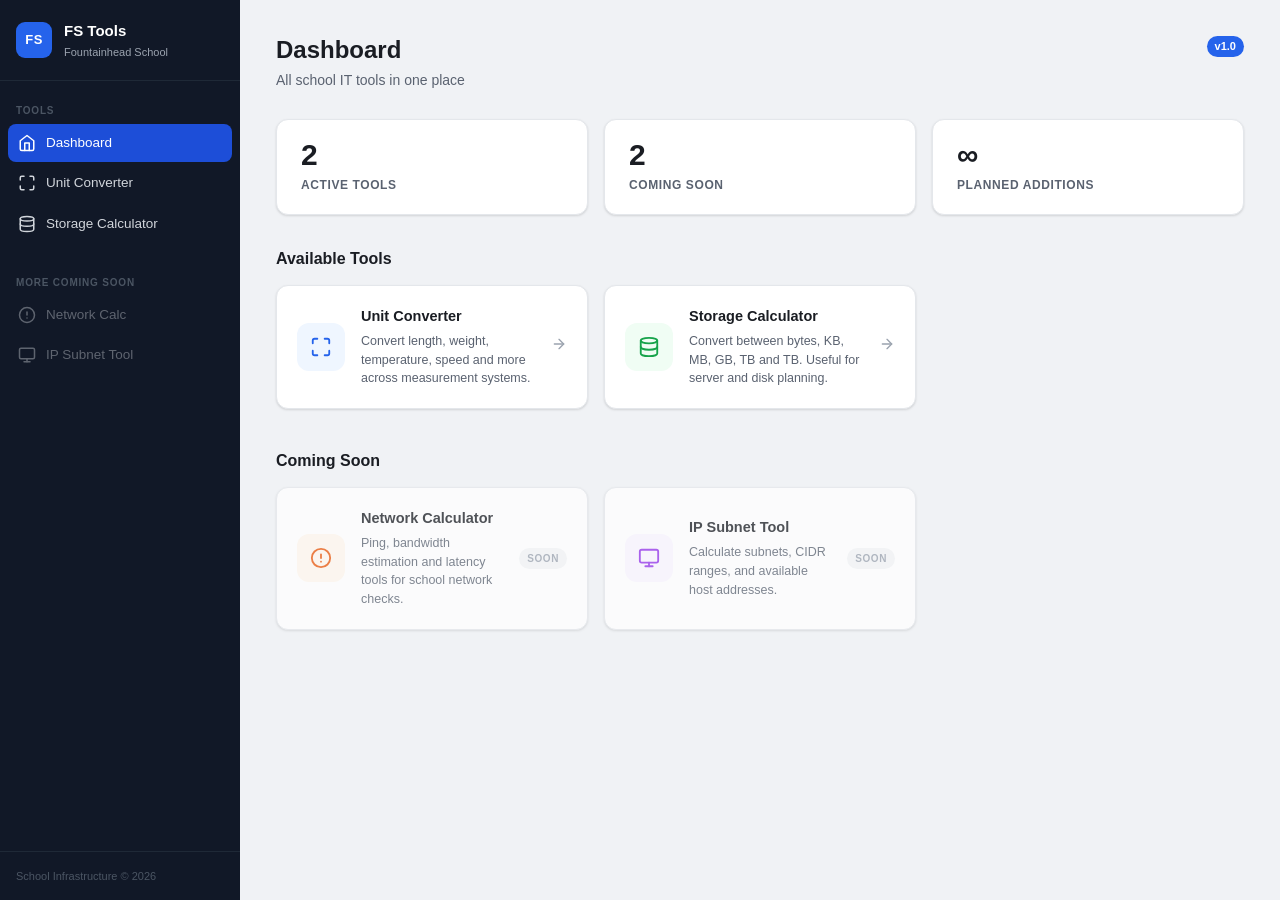
==== index.html @ 697cb712 ". ." ====
<!DOCTYPE html>
<html lang="en">
<head>
  <meta charset="UTF-8" />
  <meta name="viewport" content="width=device-width, initial-scale=1.0" />
  <title>FS Tools — Fountainhead School</title>
  <link rel="stylesheet" href="css/style.css" />
</head>
<body>

  <!-- Sidebar -->
  <aside class="sidebar">
    <div class="sidebar-header">
      <div class="logo-mark">FS</div>
      <div>
        <div class="brand-name">FS Tools</div>
        <div class="brand-sub">Fountainhead School</div>
      </div>
    </div>

    <nav class="sidebar-nav">
      <span class="nav-label">Tools</span>
      <a href="index.html" class="nav-item active">
        <svg viewBox="0 0 24 24"><path d="M3 9l9-7 9 7v11a2 2 0 0 1-2 2H5a2 2 0 0 1-2-2z"/><polyline points="9 22 9 12 15 12 15 22"/></svg>
        Dashboard
      </a>
      <a href="tools/unit-converter.html" class="nav-item">
        <svg viewBox="0 0 24 24"><path d="M8 3H5a2 2 0 0 0-2 2v3m18 0V5a2 2 0 0 0-2-2h-3m0 18h3a2 2 0 0 0 2-2v-3M3 16v3a2 2 0 0 0 2 2h3"/></svg>
        Unit Converter
      </a>
      <a href="tools/storage-calculator.html" class="nav-item">
        <svg viewBox="0 0 24 24"><ellipse cx="12" cy="5" rx="9" ry="3"/><path d="M21 12c0 1.66-4 3-9 3s-9-1.34-9-3"/><path d="M3 5v14c0 1.66 4 3 9 3s9-1.34 9-3V5"/></svg>
        Storage Calculator
      </a>

      <span class="nav-label" style="margin-top:1.5rem">More coming soon</span>
      <div class="nav-item disabled">
        <svg viewBox="0 0 24 24"><circle cx="12" cy="12" r="10"/><line x1="12" y1="8" x2="12" y2="12"/><line x1="12" y1="16" x2="12.01" y2="16"/></svg>
        Network Calc
      </div>
      <div class="nav-item disabled">
        <svg viewBox="0 0 24 24"><rect x="2" y="3" width="20" height="14" rx="2"/><line x1="8" y1="21" x2="16" y2="21"/><line x1="12" y1="17" x2="12" y2="21"/></svg>
        IP Subnet Tool
      </div>
    </nav>

    <div class="sidebar-footer">
      School Infrastructure &copy; 2026
    </div>
  </aside>

  <!-- Main content -->
  <main class="main">
    <header class="topbar">
      <div>
        <h1 class="page-title">Dashboard</h1>
        <p class="page-sub">All school IT tools in one place</p>
      </div>
      <div class="topbar-right">
        <span class="badge">v1.0</span>
      </div>
    </header>

    <!-- Stats row -->
    <div class="stats-row">
      <div class="stat-card">
        <div class="stat-value">2</div>
        <div class="stat-label">Active Tools</div>
      </div>
      <div class="stat-card">
        <div class="stat-value">2</div>
        <div class="stat-label">Coming Soon</div>
      </div>
      <div class="stat-card">
        <div class="stat-value">∞</div>
        <div class="stat-label">Planned Additions</div>
      </div>
    </div>

    <!-- Tool cards -->
    <section>
      <h2 class="section-title">Available Tools</h2>
      <div class="tools-grid">

        <a href="tools/unit-converter.html" class="tool-card">
          <div class="tool-icon blue">
            <svg viewBox="0 0 24 24"><path d="M8 3H5a2 2 0 0 0-2 2v3m18 0V5a2 2 0 0 0-2-2h-3m0 18h3a2 2 0 0 0 2-2v-3M3 16v3a2 2 0 0 0 2 2h3"/></svg>
          </div>
          <div class="tool-info">
            <div class="tool-name">Unit Converter</div>
            <div class="tool-desc">Convert length, weight, temperature, speed and more across measurement systems.</div>
          </div>
          <div class="tool-arrow">
            <svg viewBox="0 0 24 24"><line x1="5" y1="12" x2="19" y2="12"/><polyline points="12 5 19 12 12 19"/></svg>
          </div>
        </a>

        <a href="tools/storage-calculator.html" class="tool-card">
          <div class="tool-icon green">
            <svg viewBox="0 0 24 24"><ellipse cx="12" cy="5" rx="9" ry="3"/><path d="M21 12c0 1.66-4 3-9 3s-9-1.34-9-3"/><path d="M3 5v14c0 1.66 4 3 9 3s9-1.34 9-3V5"/></svg>
          </div>
          <div class="tool-info">
            <div class="tool-name">Storage Calculator</div>
            <div class="tool-desc">Convert between bytes, KB, MB, GB, TB and TB. Useful for server and disk planning.</div>
          </div>
          <div class="tool-arrow">
            <svg viewBox="0 0 24 24"><line x1="5" y1="12" x2="19" y2="12"/><polyline points="12 5 19 12 12 19"/></svg>
          </div>
        </a>

      </div>
    </section>

    <!-- Upcoming tools -->
    <section style="margin-top:2.5rem">
      <h2 class="section-title">Coming Soon</h2>
      <div class="tools-grid">

        <div class="tool-card upcoming">
          <div class="tool-icon orange">
            <svg viewBox="0 0 24 24"><circle cx="12" cy="12" r="10"/><line x1="12" y1="8" x2="12" y2="12"/><line x1="12" y1="16" x2="12.01" y2="16"/></svg>
          </div>
          <div class="tool-info">
            <div class="tool-name">Network Calculator</div>
            <div class="tool-desc">Ping, bandwidth estimation and latency tools for school network checks.</div>
          </div>
          <span class="coming-soon-tag">Soon</span>
        </div>

        <div class="tool-card upcoming">
          <div class="tool-icon purple">
            <svg viewBox="0 0 24 24"><rect x="2" y="3" width="20" height="14" rx="2"/><line x1="8" y1="21" x2="16" y2="21"/><line x1="12" y1="17" x2="12" y2="21"/></svg>
          </div>
          <div class="tool-info">
            <div class="tool-name">IP Subnet Tool</div>
            <div class="tool-desc">Calculate subnets, CIDR ranges, and available host addresses.</div>
          </div>
          <span class="coming-soon-tag">Soon</span>
        </div>

      </div>
    </section>

  </main>

  <script src="js/main.js"></script>
</body>
</html>
---- css/style.css ----
/* ===== Reset & Base ===== */
*, *::before, *::after { box-sizing: border-box; margin: 0; padding: 0; }

:root {
  --bg:         #f0f2f5;
  --surface:    #ffffff;
  --surface2:   #f7f8fa;
  --border:     #e4e7eb;
  --text:       #1a1d23;
  --text-2:     #5a6270;
  --text-3:     #9ba3af;
  --primary:    #2563eb;
  --sidebar-bg: #111827;
  --sidebar-text: #d1d5db;
  --sidebar-active-bg: #1d4ed8;
  --sidebar-active-text: #ffffff;
  --sidebar-hover: #1f2937;
  --radius:     12px;
  --radius-sm:  8px;
  --shadow:     0 1px 3px rgba(0,0,0,.08), 0 1px 2px rgba(0,0,0,.06);
  --shadow-md:  0 4px 12px rgba(0,0,0,.10);
  --sidebar-w:  240px;
}

body {
  font-family: -apple-system, BlinkMacSystemFont, 'Segoe UI', Roboto, sans-serif;
  background: var(--bg);
  color: var(--text);
  display: flex;
  min-height: 100vh;
  font-size: 14px;
  line-height: 1.5;
}

svg {
  width: 18px; height: 18px;
  fill: none; stroke: currentColor;
  stroke-width: 2; stroke-linecap: round; stroke-linejoin: round;
  flex-shrink: 0;
}

/* ===== Sidebar ===== */
.sidebar {
  width: var(--sidebar-w);
  background: var(--sidebar-bg);
  color: var(--sidebar-text);
  display: flex;
  flex-direction: column;
  position: fixed;
  top: 0; left: 0; bottom: 0;
  z-index: 100;
  overflow-y: auto;
}

.sidebar-header {
  display: flex;
  align-items: center;
  gap: 12px;
  padding: 20px 16px;
  border-bottom: 1px solid #1f2937;
}

.logo-mark {
  width: 36px; height: 36px;
  background: var(--primary);
  border-radius: 9px;
  display: flex; align-items: center; justify-content: center;
  font-weight: 800;
  font-size: 13px;
  color: #fff;
  letter-spacing: .5px;
  flex-shrink: 0;
}

.brand-name { font-weight: 700; font-size: 15px; color: #fff; }
.brand-sub  { font-size: 11px; color: var(--text-3); margin-top: 1px; }

.sidebar-nav {
  flex: 1;
  padding: 12px 8px;
  display: flex;
  flex-direction: column;
  gap: 2px;
}

.nav-label {
  font-size: 10px;
  font-weight: 600;
  text-transform: uppercase;
  letter-spacing: .08em;
  color: #4b5563;
  padding: 6px 8px 4px;
  margin-top: 4px;
}

.nav-item {
  display: flex;
  align-items: center;
  gap: 10px;
  padding: 9px 10px;
  border-radius: var(--radius-sm);
  color: var(--sidebar-text);
  text-decoration: none;
  font-size: 13.5px;
  font-weight: 500;
  transition: background .15s, color .15s;
  cursor: pointer;
}
.nav-item:hover { background: var(--sidebar-hover); color: #fff; }
.nav-item.active { background: var(--sidebar-active-bg); color: var(--sidebar-active-text); }
.nav-item.disabled { opacity: .4; cursor: not-allowed; }
.nav-item.disabled:hover { background: transparent; color: var(--sidebar-text); }

.sidebar-footer {
  padding: 16px;
  font-size: 11px;
  color: #4b5563;
  border-top: 1px solid #1f2937;
}

/* ===== Main ===== */
.main {
  margin-left: var(--sidebar-w);
  flex: 1;
  padding: 32px 36px;
  max-width: 1100px;
}

/* ===== Topbar ===== */
.topbar {
  display: flex;
  align-items: flex-start;
  justify-content: space-between;
  margin-bottom: 28px;
}

.page-title { font-size: 24px; font-weight: 700; color: var(--text); }
.page-sub   { color: var(--text-2); margin-top: 2px; }

.topbar-right { display: flex; align-items: center; gap: 10px; padding-top: 4px; }

.badge {
  background: var(--primary);
  color: #fff;
  font-size: 11px;
  font-weight: 600;
  padding: 2px 8px;
  border-radius: 20px;
}

/* ===== Stats Row ===== */
.stats-row {
  display: grid;
  grid-template-columns: repeat(3, 1fr);
  gap: 16px;
  margin-bottom: 32px;
}

.stat-card {
  background: var(--surface);
  border: 1px solid var(--border);
  border-radius: var(--radius);
  padding: 20px 24px;
  box-shadow: var(--shadow);
}

.stat-value {
  font-size: 30px;
  font-weight: 800;
  color: var(--text);
  line-height: 1;
}

.stat-label {
  font-size: 12px;
  color: var(--text-2);
  margin-top: 6px;
  text-transform: uppercase;
  letter-spacing: .05em;
  font-weight: 600;
}

/* ===== Section ===== */
.section-title {
  font-size: 16px;
  font-weight: 700;
  color: var(--text);
  margin-bottom: 14px;
}

/* ===== Tool Cards ===== */
.tools-grid {
  display: grid;
  grid-template-columns: repeat(auto-fill, minmax(300px, 1fr));
  gap: 16px;
}

.tool-card {
  background: var(--surface);
  border: 1px solid var(--border);
  border-radius: var(--radius);
  padding: 20px;
  display: flex;
  align-items: center;
  gap: 16px;
  text-decoration: none;
  color: inherit;
  box-shadow: var(--shadow);
  transition: box-shadow .2s, transform .2s, border-color .2s;
  position: relative;
}

.tool-card:not(.upcoming):hover {
  box-shadow: var(--shadow-md);
  transform: translateY(-2px);
  border-color: #c7d2fe;
}

.tool-card.upcoming { opacity: .75; cursor: default; }

.tool-icon {
  width: 48px; height: 48px;
  border-radius: 12px;
  display: flex; align-items: center; justify-content: center;
  flex-shrink: 0;
}
.tool-icon svg { width: 22px; height: 22px; }

.tool-icon.blue   { background: #eff6ff; color: #2563eb; }
.tool-icon.green  { background: #f0fdf4; color: #16a34a; }
.tool-icon.orange { background: #fff7ed; color: #ea580c; }
.tool-icon.purple { background: #faf5ff; color: #9333ea; }

.tool-info { flex: 1; min-width: 0; }
.tool-name { font-weight: 700; font-size: 14.5px; margin-bottom: 4px; }
.tool-desc { font-size: 12.5px; color: var(--text-2); line-height: 1.5; }

.tool-arrow { color: var(--text-3); flex-shrink: 0; }
.tool-arrow svg { width: 16px; height: 16px; }

.coming-soon-tag {
  font-size: 10px;
  font-weight: 700;
  text-transform: uppercase;
  letter-spacing: .06em;
  background: #f3f4f6;
  color: var(--text-3);
  padding: 3px 8px;
  border-radius: 20px;
  flex-shrink: 0;
}

/* ===== Inner Tool Page ===== */
.tool-page-header {
  display: flex;
  align-items: center;
  gap: 14px;
  margin-bottom: 28px;
}

.tool-page-header a {
  display: flex; align-items: center; gap: 6px;
  color: var(--text-2);
  text-decoration: none;
  font-size: 13px;
  font-weight: 500;
  transition: color .15s;
}
.tool-page-header a:hover { color: var(--primary); }
.tool-page-header a svg { width: 15px; height: 15px; }

.tool-page-title {
  font-size: 22px;
  font-weight: 700;
}

.tool-card-panel {
  background: var(--surface);
  border: 1px solid var(--border);
  border-radius: var(--radius);
  padding: 28px;
  box-shadow: var(--shadow);
  max-width: 640px;
}

/* ===== Form Controls ===== */
label {
  display: block;
  font-size: 12px;
  font-weight: 600;
  color: var(--text-2);
  text-transform: uppercase;
  letter-spacing: .05em;
  margin-bottom: 6px;
}

input[type="number"],
select {
  width: 100%;
  padding: 10px 12px;
  border: 1px solid var(--border);
  border-radius: var(--radius-sm);
  background: var(--surface);
  color: var(--text);
  font-size: 14px;
  outline: none;
  transition: border-color .15s, box-shadow .15s;
  appearance: auto;
}

input[type="number"]:focus,
select:focus {
  border-color: var(--primary);
  box-shadow: 0 0 0 3px rgba(37,99,235,.12);
}

.form-row {
  display: grid;
  grid-template-columns: 1fr 1fr;
  gap: 16px;
  margin-bottom: 20px;
}

.form-group { margin-bottom: 16px; }

.btn {
  background: var(--primary);
  color: #fff;
  border: none;
  padding: 10px 22px;
  border-radius: var(--radius-sm);
  font-size: 14px;
  font-weight: 600;
  cursor: pointer;
  transition: background .15s;
}
.btn:hover { background: #1d4ed8; }
.btn-ghost {
  background: transparent;
  color: var(--text-2);
  border: 1px solid var(--border);
}
.btn-ghost:hover { background: var(--bg); color: var(--text); }

/* ===== Result Box ===== */
.result-box {
  background: #f0f7ff;
  border: 1px solid #bfdbfe;
  border-radius: var(--radius-sm);
  padding: 18px 20px;
  margin-top: 20px;
  display: none;
}
.result-box.show { display: block; }
.result-label { font-size: 11px; font-weight: 600; color: #3b82f6; text-transform: uppercase; letter-spacing: .06em; }
.result-value { font-size: 26px; font-weight: 800; color: var(--text); margin-top: 4px; }
.result-formula { font-size: 12px; color: var(--text-2); margin-top: 6px; }

/* ===== Divider ===== */
.divider {
  border: none;
  border-top: 1px solid var(--border);
  margin: 24px 0;
}

/* ===== Responsive ===== */
@media (max-width: 768px) {
  .sidebar { width: 100%; position: relative; height: auto; }
  .main { margin-left: 0; padding: 20px 16px; }
  body { flex-direction: column; }
  .stats-row { grid-template-columns: 1fr; }
  .form-row { grid-template-columns: 1fr; }
}
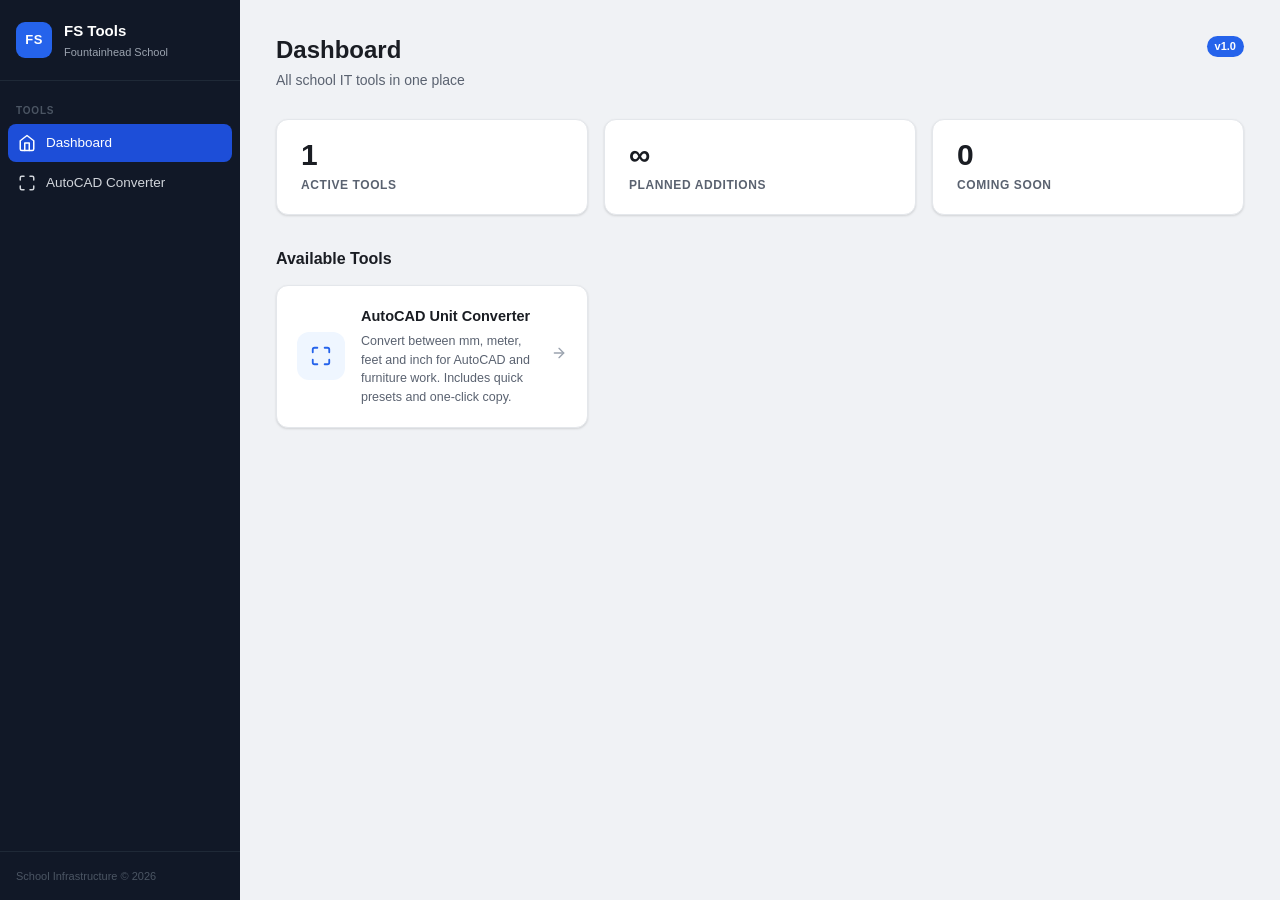
==== commit a98a70e7: ". ." ====
--- a/index.html
+++ b/index.html
@@ -24,24 +24,10 @@
         <svg viewBox="0 0 24 24"><path d="M3 9l9-7 9 7v11a2 2 0 0 1-2 2H5a2 2 0 0 1-2-2z"/><polyline points="9 22 9 12 15 12 15 22"/></svg>
         Dashboard
       </a>
-      <a href="tools/unit-converter.html" class="nav-item">
+      <a href="tools/autocad-unit-converter.html" class="nav-item">
         <svg viewBox="0 0 24 24"><path d="M8 3H5a2 2 0 0 0-2 2v3m18 0V5a2 2 0 0 0-2-2h-3m0 18h3a2 2 0 0 0 2-2v-3M3 16v3a2 2 0 0 0 2 2h3"/></svg>
-        Unit Converter
+        AutoCAD Converter
       </a>
-      <a href="tools/storage-calculator.html" class="nav-item">
-        <svg viewBox="0 0 24 24"><ellipse cx="12" cy="5" rx="9" ry="3"/><path d="M21 12c0 1.66-4 3-9 3s-9-1.34-9-3"/><path d="M3 5v14c0 1.66 4 3 9 3s9-1.34 9-3V5"/></svg>
-        Storage Calculator
-      </a>
-
-      <span class="nav-label" style="margin-top:1.5rem">More coming soon</span>
-      <div class="nav-item disabled">
-        <svg viewBox="0 0 24 24"><circle cx="12" cy="12" r="10"/><line x1="12" y1="8" x2="12" y2="12"/><line x1="12" y1="16" x2="12.01" y2="16"/></svg>
-        Network Calc
-      </div>
-      <div class="nav-item disabled">
-        <svg viewBox="0 0 24 24"><rect x="2" y="3" width="20" height="14" rx="2"/><line x1="8" y1="21" x2="16" y2="21"/><line x1="12" y1="17" x2="12" y2="21"/></svg>
-        IP Subnet Tool
-      </div>
     </nav>
 
     <div class="sidebar-footer">
@@ -64,16 +50,16 @@
     <!-- Stats row -->
     <div class="stats-row">
       <div class="stat-card">
-        <div class="stat-value">2</div>
+        <div class="stat-value">1</div>
         <div class="stat-label">Active Tools</div>
-      </div>
-      <div class="stat-card">
-        <div class="stat-value">2</div>
-        <div class="stat-label">Coming Soon</div>
       </div>
       <div class="stat-card">
         <div class="stat-value">∞</div>
         <div class="stat-label">Planned Additions</div>
+      </div>
+      <div class="stat-card">
+        <div class="stat-value">0</div>
+        <div class="stat-label">Coming Soon</div>
       </div>
     </div>
 
@@ -82,26 +68,13 @@
       <h2 class="section-title">Available Tools</h2>
       <div class="tools-grid">
 
-        <a href="tools/unit-converter.html" class="tool-card">
+        <a href="tools/autocad-unit-converter.html" class="tool-card">
           <div class="tool-icon blue">
             <svg viewBox="0 0 24 24"><path d="M8 3H5a2 2 0 0 0-2 2v3m18 0V5a2 2 0 0 0-2-2h-3m0 18h3a2 2 0 0 0 2-2v-3M3 16v3a2 2 0 0 0 2 2h3"/></svg>
           </div>
           <div class="tool-info">
-            <div class="tool-name">Unit Converter</div>
-            <div class="tool-desc">Convert length, weight, temperature, speed and more across measurement systems.</div>
-          </div>
-          <div class="tool-arrow">
-            <svg viewBox="0 0 24 24"><line x1="5" y1="12" x2="19" y2="12"/><polyline points="12 5 19 12 12 19"/></svg>
-          </div>
-        </a>
-
-        <a href="tools/storage-calculator.html" class="tool-card">
-          <div class="tool-icon green">
-            <svg viewBox="0 0 24 24"><ellipse cx="12" cy="5" rx="9" ry="3"/><path d="M21 12c0 1.66-4 3-9 3s-9-1.34-9-3"/><path d="M3 5v14c0 1.66 4 3 9 3s9-1.34 9-3V5"/></svg>
-          </div>
-          <div class="tool-info">
-            <div class="tool-name">Storage Calculator</div>
-            <div class="tool-desc">Convert between bytes, KB, MB, GB, TB and TB. Useful for server and disk planning.</div>
+            <div class="tool-name">AutoCAD Unit Converter</div>
+            <div class="tool-desc">Convert between mm, meter, feet and inch for AutoCAD and furniture work. Includes quick presets and one-click copy.</div>
           </div>
           <div class="tool-arrow">
             <svg viewBox="0 0 24 24"><line x1="5" y1="12" x2="19" y2="12"/><polyline points="12 5 19 12 12 19"/></svg>
@@ -111,36 +84,6 @@
       </div>
     </section>
 
-    <!-- Upcoming tools -->
-    <section style="margin-top:2.5rem">
-      <h2 class="section-title">Coming Soon</h2>
-      <div class="tools-grid">
-
-        <div class="tool-card upcoming">
-          <div class="tool-icon orange">
-            <svg viewBox="0 0 24 24"><circle cx="12" cy="12" r="10"/><line x1="12" y1="8" x2="12" y2="12"/><line x1="12" y1="16" x2="12.01" y2="16"/></svg>
-          </div>
-          <div class="tool-info">
-            <div class="tool-name">Network Calculator</div>
-            <div class="tool-desc">Ping, bandwidth estimation and latency tools for school network checks.</div>
-          </div>
-          <span class="coming-soon-tag">Soon</span>
-        </div>
-
-        <div class="tool-card upcoming">
-          <div class="tool-icon purple">
-            <svg viewBox="0 0 24 24"><rect x="2" y="3" width="20" height="14" rx="2"/><line x1="8" y1="21" x2="16" y2="21"/><line x1="12" y1="17" x2="12" y2="21"/></svg>
-          </div>
-          <div class="tool-info">
-            <div class="tool-name">IP Subnet Tool</div>
-            <div class="tool-desc">Calculate subnets, CIDR ranges, and available host addresses.</div>
-          </div>
-          <span class="coming-soon-tag">Soon</span>
-        </div>
-
-      </div>
-    </section>
-
   </main>
 
   <script src="js/main.js"></script>
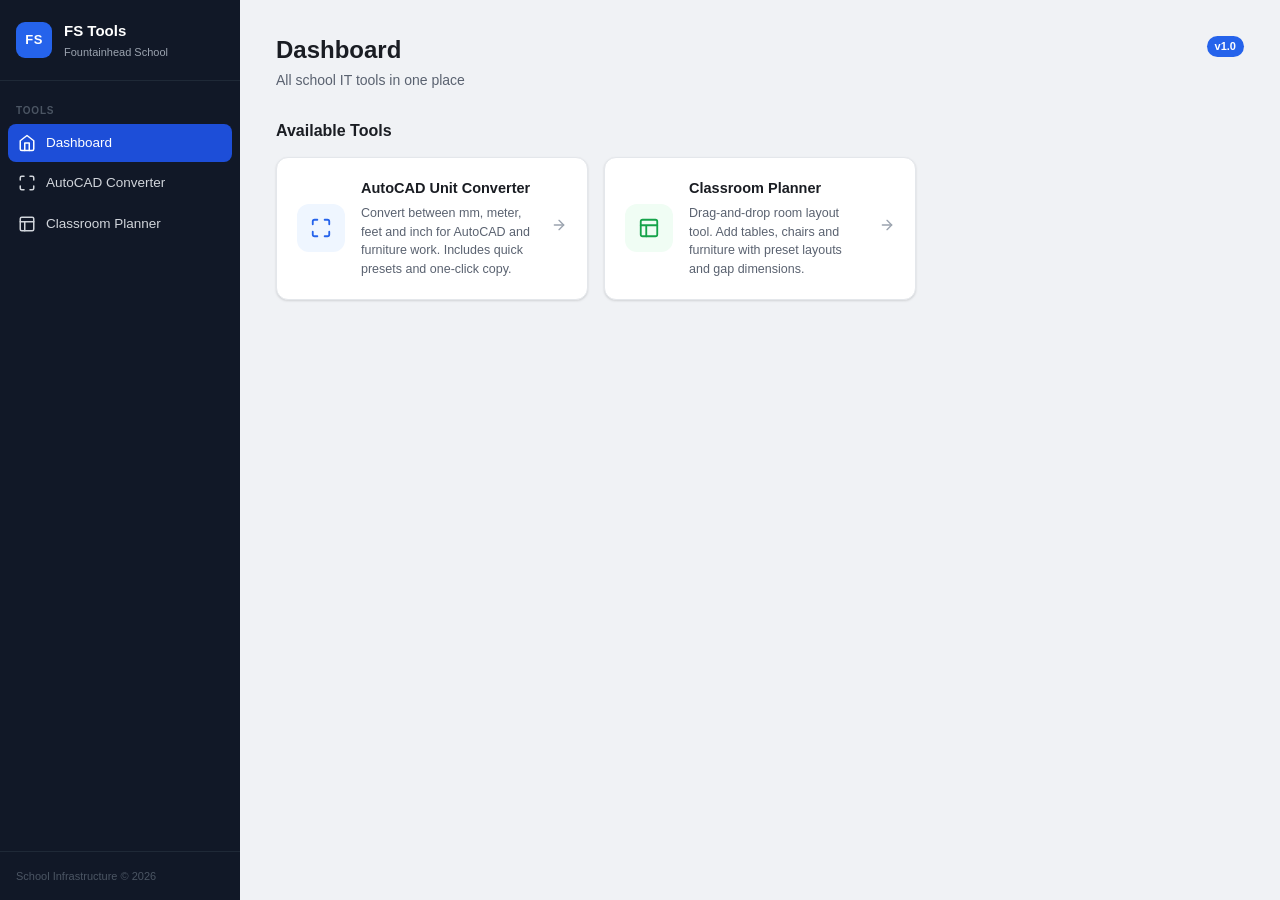
==== commit 8a70530d: ". ." ====
--- a/index.html
+++ b/index.html
@@ -28,6 +28,10 @@
         <svg viewBox="0 0 24 24"><path d="M8 3H5a2 2 0 0 0-2 2v3m18 0V5a2 2 0 0 0-2-2h-3m0 18h3a2 2 0 0 0 2-2v-3M3 16v3a2 2 0 0 0 2 2h3"/></svg>
         AutoCAD Converter
       </a>
+      <a href="tools/classroom-planner.html" class="nav-item">
+        <svg viewBox="0 0 24 24"><rect x="3" y="3" width="18" height="18" rx="2"/><path d="M3 9h18M9 21V9"/></svg>
+        Classroom Planner
+      </a>
     </nav>
 
     <div class="sidebar-footer">
@@ -47,22 +51,6 @@
       </div>
     </header>
 
-    <!-- Stats row -->
-    <div class="stats-row">
-      <div class="stat-card">
-        <div class="stat-value">1</div>
-        <div class="stat-label">Active Tools</div>
-      </div>
-      <div class="stat-card">
-        <div class="stat-value">∞</div>
-        <div class="stat-label">Planned Additions</div>
-      </div>
-      <div class="stat-card">
-        <div class="stat-value">0</div>
-        <div class="stat-label">Coming Soon</div>
-      </div>
-    </div>
-
     <!-- Tool cards -->
     <section>
       <h2 class="section-title">Available Tools</h2>
@@ -81,6 +69,19 @@
           </div>
         </a>
 
+        <a href="tools/classroom-planner.html" class="tool-card">
+          <div class="tool-icon green">
+            <svg viewBox="0 0 24 24"><rect x="3" y="3" width="18" height="18" rx="2"/><path d="M3 9h18M9 21V9"/></svg>
+          </div>
+          <div class="tool-info">
+            <div class="tool-name">Classroom Planner</div>
+            <div class="tool-desc">Drag-and-drop room layout tool. Add tables, chairs and furniture with preset layouts and gap dimensions.</div>
+          </div>
+          <div class="tool-arrow">
+            <svg viewBox="0 0 24 24"><line x1="5" y1="12" x2="19" y2="12"/><polyline points="12 5 19 12 12 19"/></svg>
+          </div>
+        </a>
+
       </div>
     </section>
 
